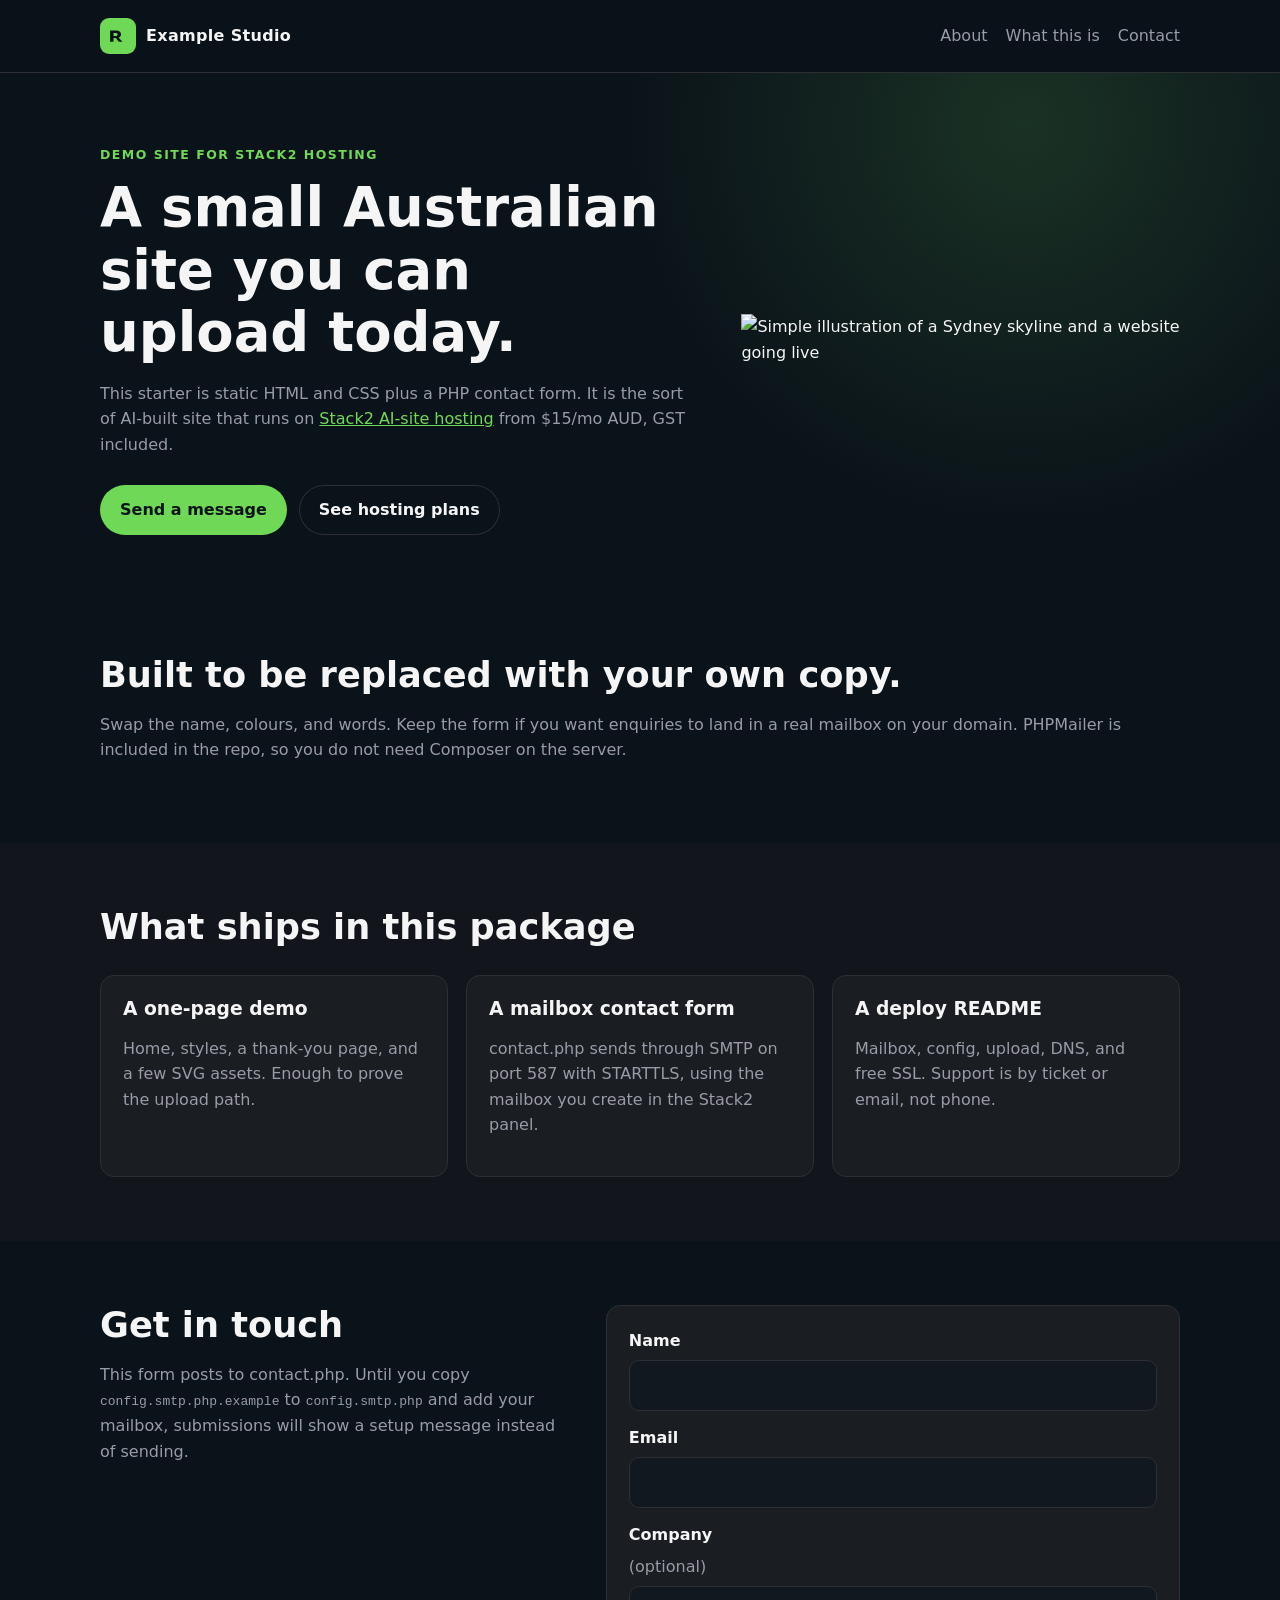
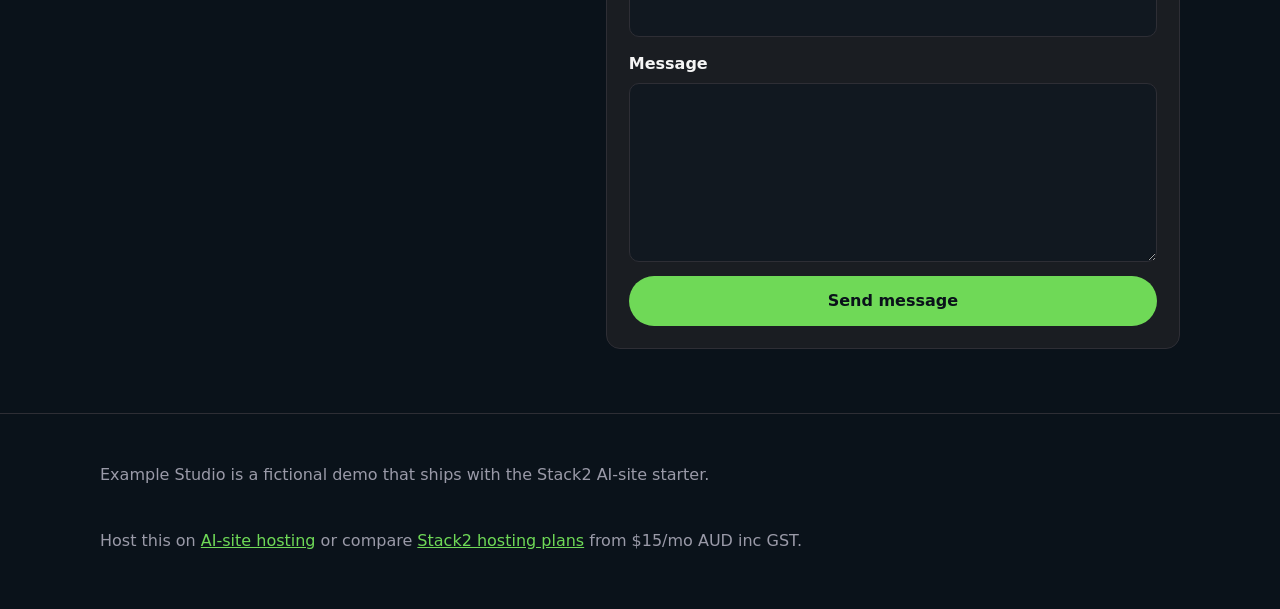
==== index.html @ 528cc03d "Add Stack2 AI-site starter with SMTP contact form Ship a minimal HTML/CSS demo, official PHPMailer s" ====
<!DOCTYPE html>
<html lang="en-AU">
<head>
    <meta charset="utf-8">
    <meta name="viewport" content="width=device-width, initial-scale=1">
    <title>Example Studio | Stack2 AI-site starter</title>
    <meta name="description" content="A minimal HTML, CSS and PHP demo site you can upload to Stack2 hosting in Australia.">
    <link rel="icon" href="assets/favicon.svg" type="image/svg+xml">
    <link rel="stylesheet" href="style.css">
</head>
<body>
    <a class="skip" href="#main">Skip to content</a>
    <header class="site-header">
        <div class="wrap bar">
            <a class="brand" href="index.html">
                <img src="assets/logo.svg" alt="" width="36" height="36">
                <span>Example Studio</span>
            </a>
            <nav aria-label="Primary">
                <a href="#about">About</a>
                <a href="#work">What this is</a>
                <a href="#contact">Contact</a>
            </nav>
        </div>
    </header>

    <main id="main">
        <section class="hero">
            <div class="wrap hero-grid">
                <div>
                    <p class="eyebrow">Demo site for Stack2 hosting</p>
                    <h1>A small Australian site you can upload today.</h1>
                    <p class="lede">This starter is static HTML and CSS plus a PHP contact form. It is the sort of AI-built site that runs on <a href="https://stack2.au/solutions/ai-site">Stack2 AI-site hosting</a> from $15/mo AUD, GST included.</p>
                    <div class="actions">
                        <a class="btn" href="#contact">Send a message</a>
                        <a class="btn btn-ghost" href="https://stack2.au/hosting">See hosting plans</a>
                    </div>
                </div>
                <img class="hero-art" src="assets/hero.svg" alt="Simple illustration of a Sydney skyline and a website going live">
            </div>
        </section>

        <section id="about" class="section">
            <div class="wrap">
                <h2>Built to be replaced with your own copy.</h2>
                <p>Swap the name, colours, and words. Keep the form if you want enquiries to land in a real mailbox on your domain. PHPMailer is included in the repo, so you do not need Composer on the server.</p>
            </div>
        </section>

        <section id="work" class="section section-alt">
            <div class="wrap">
                <h2>What ships in this package</h2>
                <ul class="cards">
                    <li>
                        <h3>A one-page demo</h3>
                        <p>Home, styles, a thank-you page, and a few SVG assets. Enough to prove the upload path.</p>
                    </li>
                    <li>
                        <h3>A mailbox contact form</h3>
                        <p>contact.php sends through SMTP on port 587 with STARTTLS, using the mailbox you create in the Stack2 panel.</p>
                    </li>
                    <li>
                        <h3>A deploy README</h3>
                        <p>Mailbox, config, upload, DNS, and free SSL. Support is by ticket or email, not phone.</p>
                    </li>
                </ul>
            </div>
        </section>

        <section id="contact" class="section">
            <div class="wrap split">
                <div>
                    <h2>Get in touch</h2>
                    <p>This form posts to contact.php. Until you copy <code>config.smtp.php.example</code> to <code>config.smtp.php</code> and add your mailbox, submissions will show a setup message instead of sending.</p>
                </div>
                <form class="form" action="contact.php" method="post" novalidate>
                    <label>
                        Name
                        <input type="text" name="name" autocomplete="name" required maxlength="200">
                    </label>
                    <label>
                        Email
                        <input type="email" name="email" autocomplete="email" required maxlength="254">
                    </label>
                    <label>
                        Company <span class="optional">(optional)</span>
                        <input type="text" name="company" autocomplete="organization" maxlength="200">
                    </label>
                    <label class="hp" aria-hidden="true">
                        Website
                        <input type="text" name="website" tabindex="-1" autocomplete="off">
                    </label>
                    <label>
                        Message
                        <textarea name="message" rows="6" required maxlength="5000"></textarea>
                    </label>
                    <button class="btn" type="submit">Send message</button>
                </form>
            </div>
        </section>
    </main>

    <footer class="site-footer">
        <div class="wrap footer-grid">
            <p>Example Studio is a fictional demo that ships with the Stack2 AI-site starter.</p>
            <p>
                Host this on
                <a href="https://stack2.au/solutions/ai-site">AI-site hosting</a>
                or compare
                <a href="https://stack2.au/hosting">Stack2 hosting plans</a>
                from $15/mo AUD inc GST.
            </p>
        </div>
    </footer>
</body>
</html>
---- style.css ----
:root {
    --bg: #0a121a;
    --bg-alt: #12161c;
    --panel: #1a1d22;
    --text: #f5f5f5;
    --muted: #9a9aa8;
    --line: #2e2e35;
    --accent: #6fd957;
    --accent-dark: #42ac27;
    --focus: #6b86ff;
    --error: #ef4444;
    --radius: 14px;
    --max: 1080px;
}

* {
    box-sizing: border-box;
}

html {
    scroll-behavior: smooth;
}

body {
    margin: 0;
    font-family: "Segoe UI", system-ui, -apple-system, sans-serif;
    background: var(--bg);
    color: var(--text);
    line-height: 1.6;
}

a {
    color: var(--accent);
}

a:hover {
    color: #8ee56f;
}

.skip {
    position: absolute;
    left: -999px;
    top: 0;
}

.skip:focus {
    left: 16px;
    top: 16px;
    z-index: 10;
    background: var(--accent);
    color: #0a121a;
    padding: 8px 12px;
    border-radius: 8px;
}

.wrap {
    width: min(var(--max), calc(100% - 32px));
    margin: 0 auto;
}

.site-header {
    border-bottom: 1px solid var(--line);
    background: rgba(10, 18, 26, 0.92);
    position: sticky;
    top: 0;
    z-index: 5;
}

.bar {
    display: flex;
    align-items: center;
    justify-content: space-between;
    gap: 16px;
    min-height: 72px;
}

.brand {
    display: flex;
    align-items: center;
    gap: 10px;
    color: var(--text);
    text-decoration: none;
    font-weight: 700;
    letter-spacing: 0.02em;
}

.brand img {
    display: block;
}

nav {
    display: flex;
    gap: 18px;
}

nav a {
    color: var(--muted);
    text-decoration: none;
}

nav a:hover,
nav a:focus {
    color: var(--text);
}

.hero {
    padding: 72px 0 56px;
    background:
        radial-gradient(circle at 80% 10%, rgba(111, 217, 87, 0.16), transparent 36%),
        var(--bg);
}

.hero-grid {
    display: grid;
    grid-template-columns: 1.15fr 0.85fr;
    gap: 48px;
    align-items: center;
}

.eyebrow {
    color: var(--accent);
    text-transform: uppercase;
    letter-spacing: 0.12em;
    font-size: 0.78rem;
    font-weight: 700;
    margin: 0 0 12px;
}

h1,
h2,
h3 {
    line-height: 1.15;
    margin: 0 0 16px;
}

h1 {
    font-size: clamp(2rem, 5vw, 3.4rem);
}

h2 {
    font-size: clamp(1.6rem, 3vw, 2.2rem);
}

.lede,
.section p,
.cards p {
    color: var(--muted);
}

.actions {
    display: flex;
    flex-wrap: wrap;
    gap: 12px;
    margin-top: 28px;
}

.btn {
    display: inline-flex;
    align-items: center;
    justify-content: center;
    background: var(--accent);
    color: #0a121a;
    text-decoration: none;
    border: 0;
    border-radius: 999px;
    padding: 12px 20px;
    font: inherit;
    font-weight: 700;
    cursor: pointer;
}

.btn:hover,
.btn:focus {
    background: #8ee56f;
    color: #0a121a;
}

.btn-ghost {
    background: transparent;
    color: var(--text);
    box-shadow: inset 0 0 0 1px var(--line);
}

.btn-ghost:hover,
.btn-ghost:focus {
    color: var(--text);
    background: var(--panel);
}

.hero-art {
    width: 100%;
    height: auto;
}

.section {
    padding: 64px 0;
}

.section-alt {
    background: var(--bg-alt);
}

.cards {
    list-style: none;
    padding: 0;
    margin: 28px 0 0;
    display: grid;
    grid-template-columns: repeat(3, 1fr);
    gap: 18px;
}

.cards li,
.form,
.card-page {
    background: var(--panel);
    border: 1px solid var(--line);
    border-radius: var(--radius);
    padding: 22px;
}

.split {
    display: grid;
    grid-template-columns: 0.9fr 1.1fr;
    gap: 36px;
    align-items: start;
}

.form {
    display: grid;
    gap: 14px;
}

label {
    display: grid;
    gap: 6px;
    font-weight: 600;
}

.optional,
code {
    font-weight: 400;
    color: var(--muted);
}

input,
textarea {
    width: 100%;
    border: 1px solid var(--line);
    background: #111820;
    color: var(--text);
    border-radius: 10px;
    padding: 12px 14px;
    font: inherit;
}

input:focus,
textarea:focus,
.btn:focus,
a:focus {
    outline: 2px solid var(--focus);
    outline-offset: 2px;
}

.hp {
    position: absolute;
    left: -9999px;
    height: 0;
    overflow: hidden;
}

.card-page {
    margin: 64px auto;
    max-width: 720px;
}

.site-footer {
    border-top: 1px solid var(--line);
    padding: 32px 0 40px;
    color: var(--muted);
}

.footer-grid {
    display: grid;
    gap: 8px;
}

@media (max-width: 860px) {
    .hero-grid,
    .cards,
    .split {
        grid-template-columns: 1fr;
    }

    nav {
        gap: 12px;
        font-size: 0.95rem;
    }

    .hero {
        padding-top: 40px;
    }
}
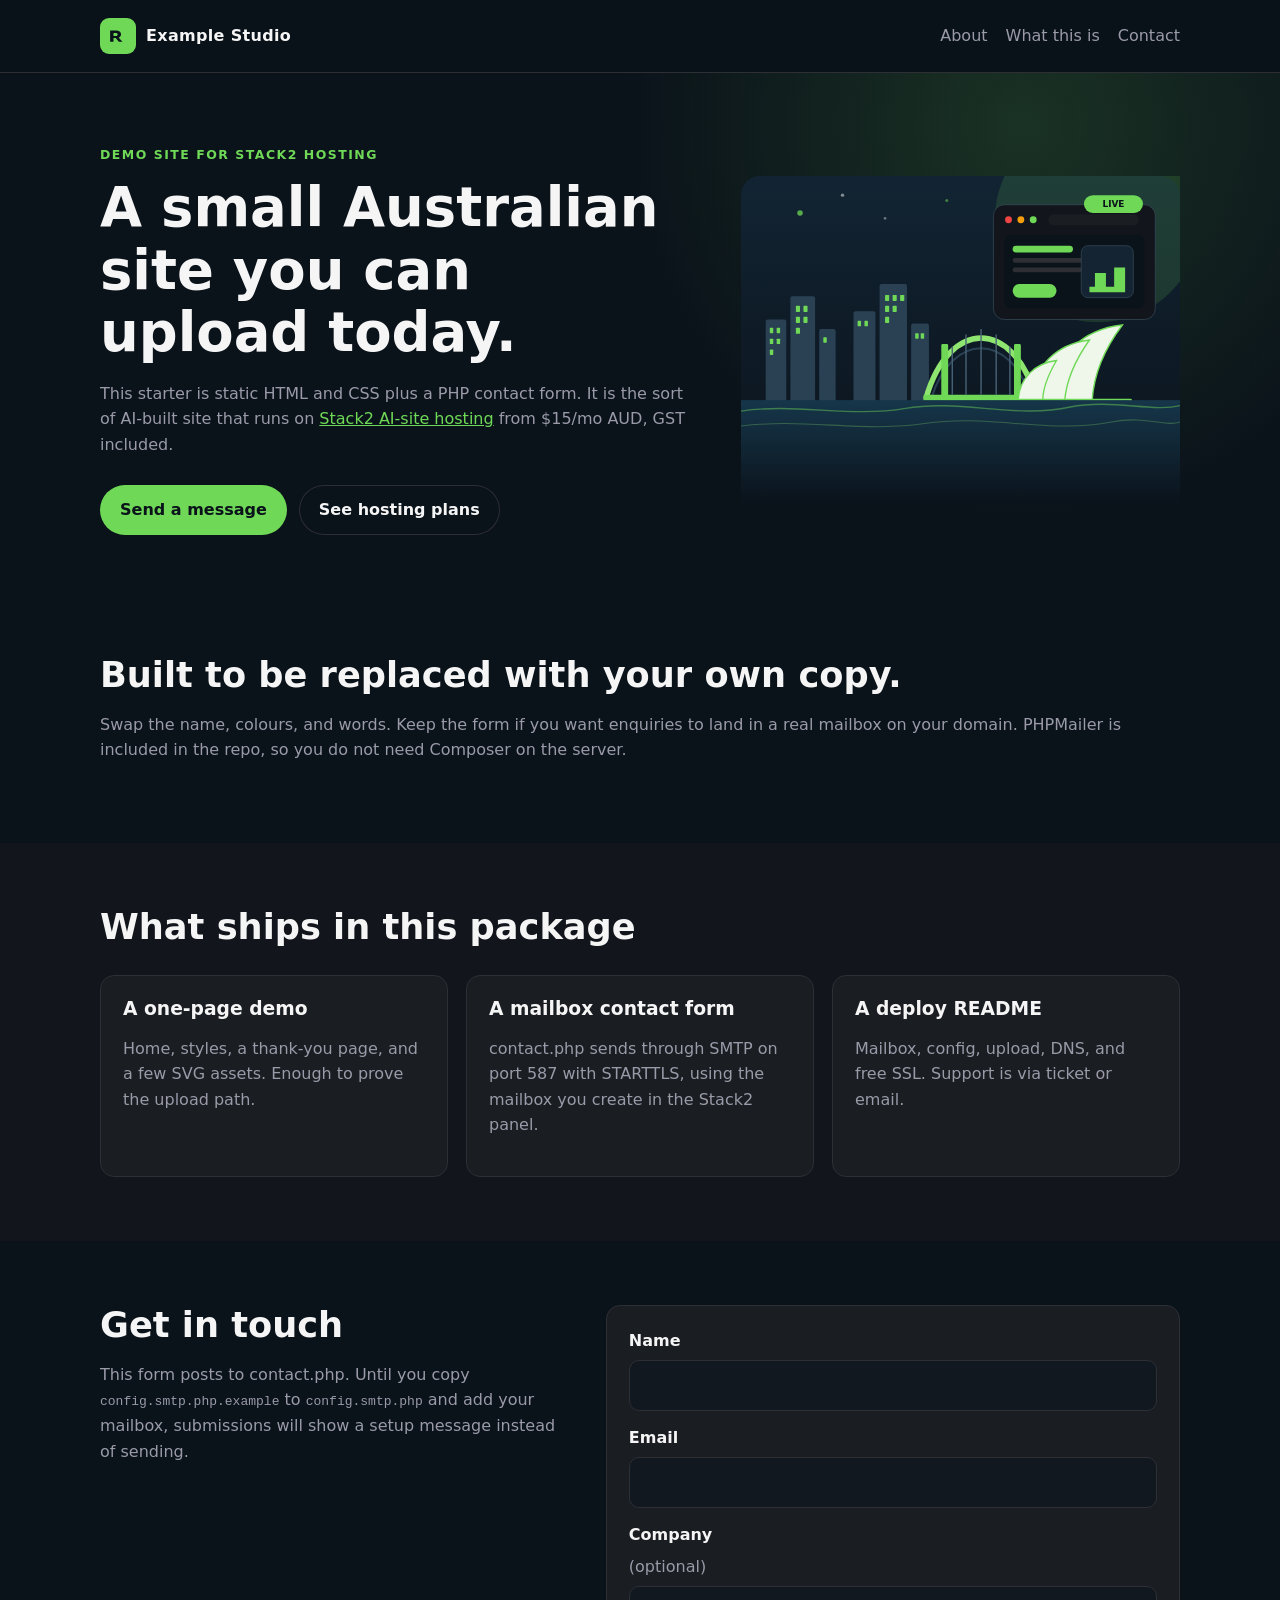
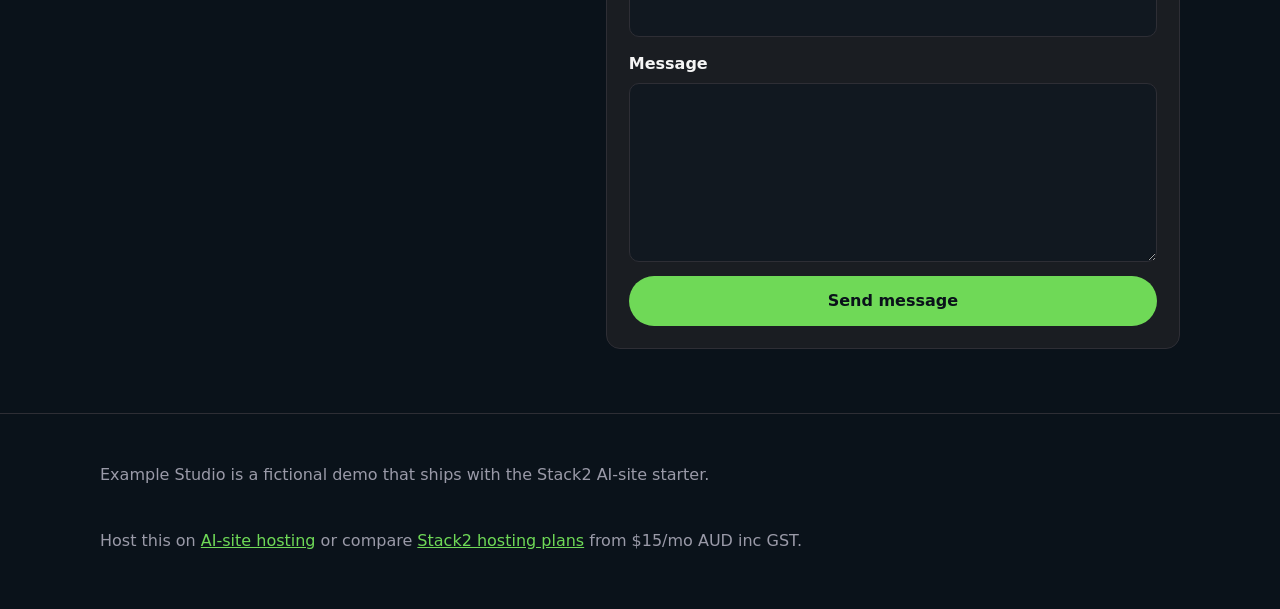
==== commit 361f7a95: "Use approved support wording: ticket or email only Drop phone-queue language from the starter README" ====
--- a/index.html
+++ b/index.html
@@ -61,7 +61,7 @@
                     </li>
                     <li>
                         <h3>A deploy README</h3>
-                        <p>Mailbox, config, upload, DNS, and free SSL. Support is by ticket or email, not phone.</p>
+                        <p>Mailbox, config, upload, DNS, and free SSL. Support is via ticket or email.</p>
                     </li>
                 </ul>
             </div>
